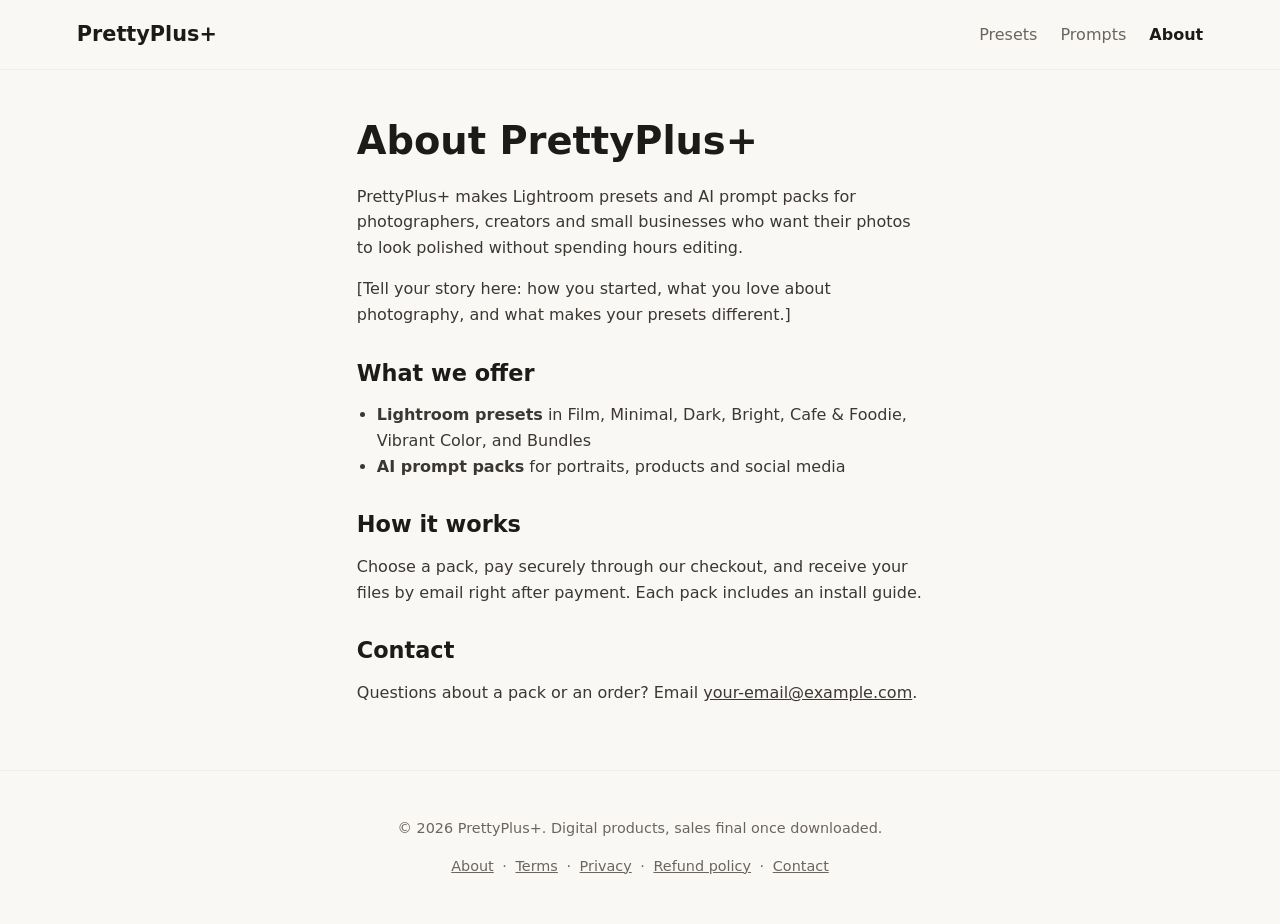
==== about.html @ 297fe3ca "Add files via upload" ====
<!DOCTYPE html>
<html lang="en">
<head>
  <meta charset="UTF-8">
  <meta name="viewport" content="width=device-width, initial-scale=1.0">
  <title>About Us | PrettyPlus+</title>
  <meta name="description" content="About PrettyPlus+, Lightroom presets and AI prompt packs for creators.">
  <link rel="stylesheet" href="style.css">
</head>
<body>

<header class="site-header">
  <a href="index.html" class="logo">PrettyPlus+</a>
  <nav>
    <a href="presets.html">Presets</a>
    <a href="prompts.html">Prompts</a>
    <a href="about.html" class="active">About</a>
  </nav>
</header>

<section class="about">
  <h1>About PrettyPlus+</h1>

  <!-- Replace this text with your own story -->
  <p>PrettyPlus+ makes Lightroom presets and AI prompt packs for photographers, creators and small businesses who want their photos to look polished without spending hours editing.</p>
  <p>[Tell your story here: how you started, what you love about photography, and what makes your presets different.]</p>

  <h2>What we offer</h2>
  <ul>
    <li><strong>Lightroom presets</strong> in Film, Minimal, Dark, Bright, Cafe &amp; Foodie, Vibrant Color, and Bundles</li>
    <li><strong>AI prompt packs</strong> for portraits, products and social media</li>
  </ul>

  <h2>How it works</h2>
  <p>Choose a pack, pay securely through our checkout, and receive your files by email right after payment. Each pack includes an install guide.</p>

  <h2>Contact</h2>
  <p>Questions about a pack or an order? Email <a href="mailto:your-email@example.com">your-email@example.com</a>.</p>
</section>

<footer class="site-footer">
  <p>&copy; 2026 PrettyPlus+. Digital products, sales final once downloaded.</p>
  <p><a href="about.html">About</a> &middot; <a href="#">Terms</a> &middot; <a href="#">Privacy</a> &middot; <a href="#">Refund policy</a> &middot; <a href="#">Contact</a></p>
</footer>

</body>
</html>
---- style.css ----
/* ---------- Base ---------- */
:root {
  --bg: #faf8f5;
  --bg-alt: #f1ede7;
  --ink: #1d1b19;
  --muted: #6b655e;
  --accent: #b5673a;
  --radius: 12px;
}
* { box-sizing: border-box; }
body {
  margin: 0;
  font-family: system-ui, -apple-system, "Segoe UI", Roboto, sans-serif;
  color: var(--ink);
  background: var(--bg);
  line-height: 1.6;
}
img { max-width: 100%; display: block; }
a { color: inherit; }
h1, h2, h3 { line-height: 1.2; margin: 0 0 0.5em; }

/* ---------- Header ---------- */
.site-header {
  display: flex; justify-content: space-between; align-items: center;
  flex-wrap: wrap; gap: 12px; padding: 18px 6%;
  border-bottom: 1px solid var(--bg-alt);
}
.logo { font-weight: 700; font-size: 1.3rem; text-decoration: none; }
.site-header nav a {
  margin-left: 18px; text-decoration: none; color: var(--muted);
}
.site-header nav a:hover, .site-header nav a.active { color: var(--ink); font-weight: 600; }

/* ---------- Buttons ---------- */
.btn {
  display: inline-block; background: var(--ink); color: #fff;
  padding: 12px 24px; border-radius: 999px; text-decoration: none;
  font-weight: 600; border: none; cursor: pointer; font-size: 1rem;
}
.btn:hover { background: var(--accent); }
.btn.small { padding: 8px 16px; font-size: 0.9rem; }
.btn.big { padding: 16px 32px; font-size: 1.1rem; }
.btn.disabled, .btn.disabled:hover { background: #bdb6ad; cursor: not-allowed; }

/* ---------- Home ---------- */
.hero { text-align: center; padding: 72px 6% 40px; }
.hero h1 { font-size: clamp(2rem, 5vw, 3.2rem); max-width: 720px; margin: 0 auto 16px; }
.hero p { color: var(--muted); max-width: 560px; margin: 0 auto; font-size: 1.1rem; }

.shop-choice {
  display: grid; grid-template-columns: repeat(auto-fit, minmax(280px, 1fr));
  gap: 24px; max-width: 1000px; margin: 0 auto; padding: 24px 6% 56px;
}
.choice-card {
  background: #fff; border-radius: var(--radius); padding: 40px 32px;
  text-decoration: none; box-shadow: 0 2px 12px rgba(0,0,0,0.06);
  display: flex; flex-direction: column; align-items: flex-start; gap: 10px;
  transition: transform 0.2s ease, box-shadow 0.2s ease;
}
.choice-card:hover { transform: translateY(-4px); box-shadow: 0 8px 24px rgba(0,0,0,0.1); }
.choice-card h2 { font-size: 1.8rem; margin: 0; }
.choice-card p { color: var(--muted); margin: 0 0 12px; }
.choice-label {
  font-size: 0.8rem; text-transform: uppercase; letter-spacing: 0.08em; color: var(--accent);
}

/* ---------- Page title ---------- */
.page-title { text-align: center; padding: 48px 6% 16px; }
.page-title h1 { font-size: 2.4rem; }
.page-title p { color: var(--muted); }

/* ---------- Category tabs ---------- */
.cat-tabs {
  display: flex; gap: 10px; overflow-x: auto; padding: 12px 6% 16px;
  justify-content: flex-start; scrollbar-width: none;
}
.cat-tabs::-webkit-scrollbar { display: none; }
.cat-tabs button {
  flex: 0 0 auto; border: 1px solid #d6cfc6; background: #fff; color: var(--ink);
  padding: 10px 18px; border-radius: 999px; cursor: pointer; font-size: 0.95rem;
}
.cat-tabs button.active { background: var(--ink); color: #fff; border-color: var(--ink); }

/* ---------- Swipe track ---------- */
.swipe-track {
  display: flex; overflow-x: auto; scroll-snap-type: x mandatory;
  scroll-behavior: smooth; -webkit-overflow-scrolling: touch;
  scrollbar-width: none;
}
.swipe-track::-webkit-scrollbar { display: none; }
.swipe-panel {
  flex: 0 0 100%; scroll-snap-align: start; padding: 24px 6% 64px;
}
.swipe-panel h2 { text-align: center; font-size: 1.9rem; margin-bottom: 24px; }

.grid {
  display: grid; grid-template-columns: repeat(auto-fit, minmax(240px, 1fr));
  gap: 28px; max-width: 1100px; margin: 0 auto;
}
.card {
  background: #fff; border-radius: var(--radius); padding: 16px;
  text-align: center; box-shadow: 0 2px 10px rgba(0,0,0,0.05);
}
.card img, .card .placeholder {
  width: 100%; aspect-ratio: 1 / 1; object-fit: cover;
  border-radius: 8px; margin-bottom: 12px;
}
.card .placeholder { background: var(--bg-alt); }
.card h3 { font-size: 1.15rem; margin-bottom: 4px; }
.price { font-weight: 700; color: var(--accent); margin: 4px 0 12px; }
.coming-soon .price { color: var(--muted); font-weight: 400; }

/* ---------- Signup ---------- */
.free-offer { text-align: center; padding: 56px 6%; background: var(--bg-alt); }
.free-offer h2 { font-size: 2rem; }
.free-offer p { color: var(--muted); }
.signup {
  display: flex; gap: 8px; justify-content: center; flex-wrap: wrap; margin-top: 20px;
}
.signup input {
  padding: 12px 16px; border: 1px solid #ccc; border-radius: 999px;
  min-width: 240px; font-size: 1rem;
}

/* ---------- About ---------- */
.about { max-width: 720px; margin: 0 auto; padding: 48px 6%; }
.about h1 { font-size: 2.4rem; }
.about h2 { font-size: 1.4rem; margin-top: 32px; }
.about p, .about li { color: #3b3733; }
.about ul { padding-left: 20px; }

/* ---------- Product page ---------- */
.product { max-width: 900px; margin: 0 auto; padding: 40px 6%; }
.product h1 { font-size: 2.2rem; margin-bottom: 24px; }

/* Before / after slider */
.compare {
  position: relative; width: 100%; aspect-ratio: 4 / 3; overflow: hidden;
  border-radius: var(--radius); margin-bottom: 28px; user-select: none;
}
.compare img {
  position: absolute; inset: 0; width: 100%; height: 100%; object-fit: cover;
}
.compare .before {
  clip-path: inset(0 calc(100% - var(--pos, 50%)) 0 0);
}
.compare .handle {
  position: absolute; inset: 0; width: 100%; height: 100%;
  opacity: 0; margin: 0; cursor: ew-resize; z-index: 2;
}
.compare::after {
  content: ""; position: absolute; top: 0; bottom: 0;
  left: var(--pos, 50%); width: 3px; background: #fff;
  transform: translateX(-50%); pointer-events: none; z-index: 1;
  box-shadow: 0 0 6px rgba(0,0,0,0.3);
}
.compare .label {
  position: absolute; top: 12px; z-index: 1; background: rgba(0,0,0,0.55);
  color: #fff; font-size: 0.8rem; padding: 4px 10px; border-radius: 999px;
  pointer-events: none;
}
.compare .label-before { left: 12px; }
.compare .label-after { right: 12px; }

/* Buy box */
.buy-box {
  background: #fff; border-radius: var(--radius); padding: 28px;
  text-align: center; margin-top: 16px; box-shadow: 0 2px 12px rgba(0,0,0,0.06);
}
.buy-box .price { font-size: 1.6rem; }
.includes { list-style: none; padding: 0; margin: 0 0 20px; color: var(--muted); }
.includes li { padding: 4px 0; }
.fine-print { font-size: 0.85rem; color: var(--muted); margin-top: 12px; }

/* Prompt samples */
.sample-grid {
  display: grid; grid-template-columns: repeat(auto-fit, minmax(220px, 1fr));
  gap: 16px; margin-bottom: 28px;
}
.sample-grid img { border-radius: 8px; width: 100%; aspect-ratio: 1 / 1; object-fit: cover; }
.section-intro { text-align: center; color: var(--muted); margin-bottom: 32px; }

/* ---------- Footer ---------- */
.site-footer {
  text-align: center; padding: 32px 6%; color: var(--muted);
  font-size: 0.9rem; border-top: 1px solid var(--bg-alt);
}
.site-footer a { margin: 0 4px; }

/* ---------- Mobile ---------- */
@media (max-width: 600px) {
  .hero { padding: 52px 6% 28px; }
  .site-header nav a { margin-left: 12px; }
  .choice-card { padding: 32px 24px; }
}
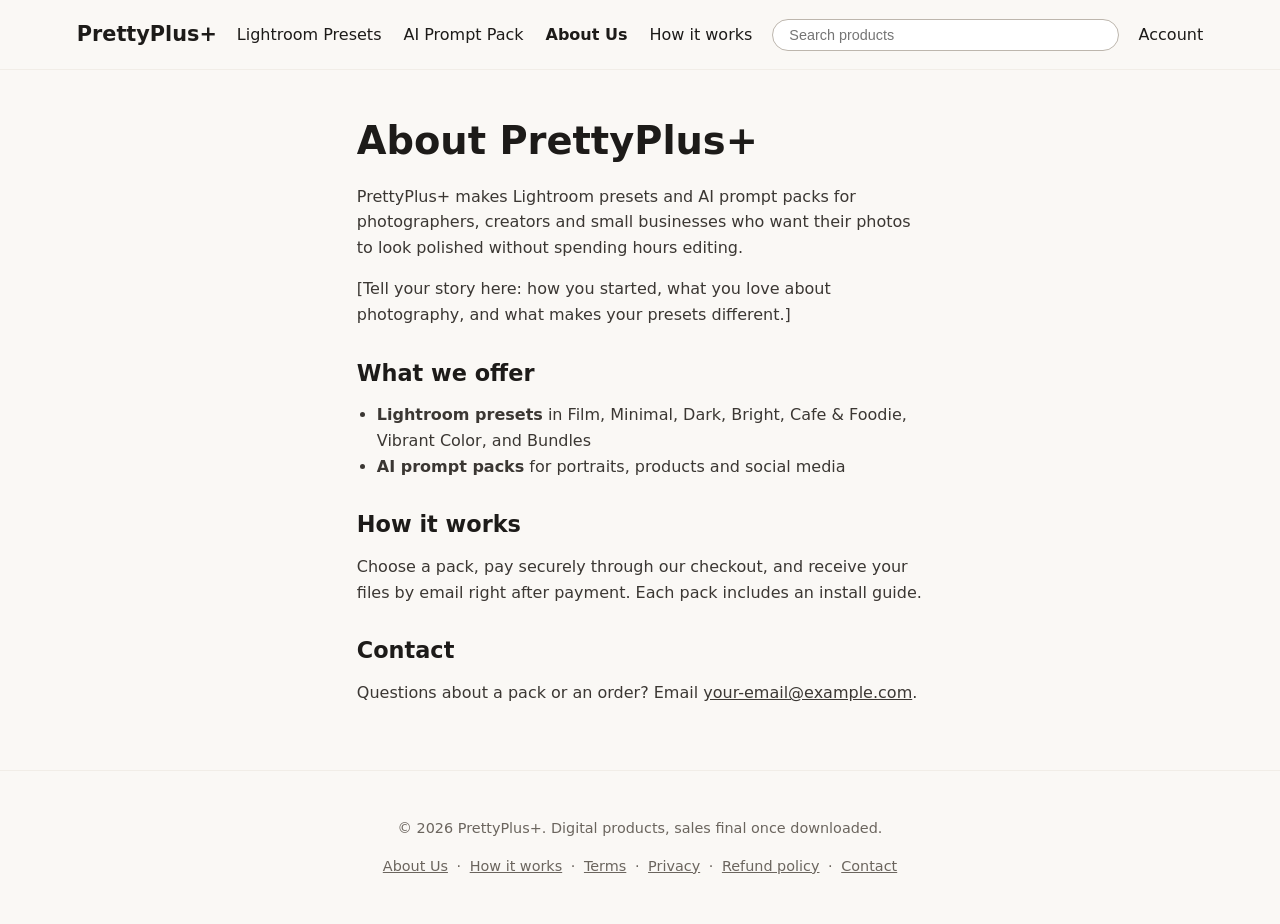
==== commit 117919db: "Add files via upload" ====
--- a/about.html
+++ b/about.html
@@ -11,11 +11,16 @@
 
 <header class="site-header">
   <a href="index.html" class="logo">PrettyPlus+</a>
-  <nav>
-    <a href="presets.html">Presets</a>
-    <a href="prompts.html">Prompts</a>
-    <a href="about.html" class="active">About</a>
+  <nav class="main-nav">
+    <a href="presets.html">Lightroom Presets</a>
+    <a href="prompts.html">AI Prompt Pack</a>
+    <a href="about.html" class="active">About Us</a>
+    <a href="how-it-works.html">How it works</a>
   </nav>
+  <form class="search" action="index.html" method="get" role="search">
+    <input type="search" name="q" id="search-input" placeholder="Search products" aria-label="Search products">
+  </form>
+  <a href="https://prettyplusmy.lemonsqueezy.com/billing" class="account-link">Account</a>
 </header>
 
 <section class="about">
@@ -40,7 +45,7 @@
 
 <footer class="site-footer">
   <p>&copy; 2026 PrettyPlus+. Digital products, sales final once downloaded.</p>
-  <p><a href="about.html">About</a> &middot; <a href="#">Terms</a> &middot; <a href="#">Privacy</a> &middot; <a href="#">Refund policy</a> &middot; <a href="#">Contact</a></p>
+  <p><a href="about.html">About Us</a> &middot; <a href="how-it-works.html">How it works</a> &middot; <a href="#">Terms</a> &middot; <a href="#">Privacy</a> &middot; <a href="#">Refund policy</a> &middot; <a href="#">Contact</a></p>
 </footer>
 
 </body>
--- a/style.css
+++ b/style.css
@@ -193,3 +193,77 @@
   .site-header nav a { margin-left: 12px; }
   .choice-card { padding: 32px 24px; }
 }
+
+
+/* ---------- Header: nav, search, account ---------- */
+.site-header { flex-wrap: nowrap; gap: 20px; }
+.main-nav { display: flex; gap: 22px; flex: 0 1 auto; }
+.site-header .main-nav a { color: var(--ink); text-decoration: none; margin: 0; white-space: nowrap; }
+.site-header .main-nav a:hover, .site-header .main-nav a.active { font-weight: 600; color: var(--ink); }
+.search { flex: 1 1 200px; max-width: 360px; margin-left: auto; }
+.search input {
+  width: 100%; padding: 7px 16px; border: 1px solid #bdb6ad; border-radius: 999px;
+  font-size: 0.9rem; background: #fff;
+}
+.account-link { text-decoration: none; color: var(--ink); white-space: nowrap; }
+.account-link:hover { color: var(--accent); }
+
+/* ---------- Home toggle ---------- */
+.toggle { display: flex; gap: 14px; justify-content: center; flex-wrap: wrap; margin-top: 28px; }
+.toggle-btn {
+  min-width: 270px; padding: 12px 24px; border-radius: 999px;
+  border: 2px solid var(--ink); background: #fff; color: var(--ink);
+  font-size: 1rem; font-weight: 600; cursor: pointer;
+  transition: background 0.15s ease;
+}
+.toggle-btn:hover { background: #eef6ff; }
+.toggle-btn.active { background: #bfdcff; }
+
+/* ---------- Home product grid ---------- */
+.product-section { padding: 8px 6% 56px; }
+.product-grid {
+  display: grid; grid-template-columns: repeat(auto-fill, minmax(230px, 1fr));
+  gap: 24px; max-width: 1100px; margin: 0 auto;
+}
+.product-card {
+  position: relative; display: block; aspect-ratio: 1 / 1;
+  border-radius: 16px; overflow: hidden; background: #d9d2c8;
+  box-shadow: 0 6px 16px rgba(0,0,0,0.15); text-decoration: none;
+  transition: transform 0.2s ease, box-shadow 0.2s ease;
+}
+a.product-card:hover { transform: translateY(-4px); box-shadow: 0 10px 22px rgba(0,0,0,0.2); }
+.product-card img {
+  position: absolute; inset: 0; width: 100%; height: 100%; object-fit: cover;
+}
+.product-card::after {
+  content: ""; position: absolute; inset: 0;
+  background: linear-gradient(to top, rgba(0,0,0,0.55), rgba(0,0,0,0) 45%);
+  pointer-events: none;
+}
+.badge {
+  position: absolute; top: 10px; right: 10px; z-index: 1;
+  background: rgba(255,255,255,0.8); color: #333; font-size: 0.7rem;
+  padding: 3px 10px; border-radius: 999px;
+}
+.card-text {
+  position: absolute; left: 14px; right: 14px; bottom: 12px; z-index: 1;
+  display: flex; flex-direction: column; color: #fff;
+}
+.card-name { font-weight: 700; font-size: 1.05rem; }
+.card-price { font-size: 0.85rem; opacity: 0.9; }
+.product-card.soon { cursor: default; }
+.product-card.soon img { filter: grayscale(0.4); opacity: 0.85; }
+.no-results { text-align: center; color: var(--muted); margin-top: 24px; }
+
+/* ---------- How it works ---------- */
+.steps { padding-left: 22px; }
+.steps li { margin-bottom: 14px; color: #3b3733; }
+
+/* ---------- Header on small screens ---------- */
+@media (max-width: 900px) {
+  .site-header { flex-wrap: wrap; }
+  .main-nav { order: 3; width: 100%; overflow-x: auto; gap: 18px; padding-bottom: 4px; }
+  .search { order: 2; flex: 1 1 140px; }
+  .account-link { order: 2; }
+  .toggle-btn { min-width: 0; flex: 1 1 100%; }
+}
